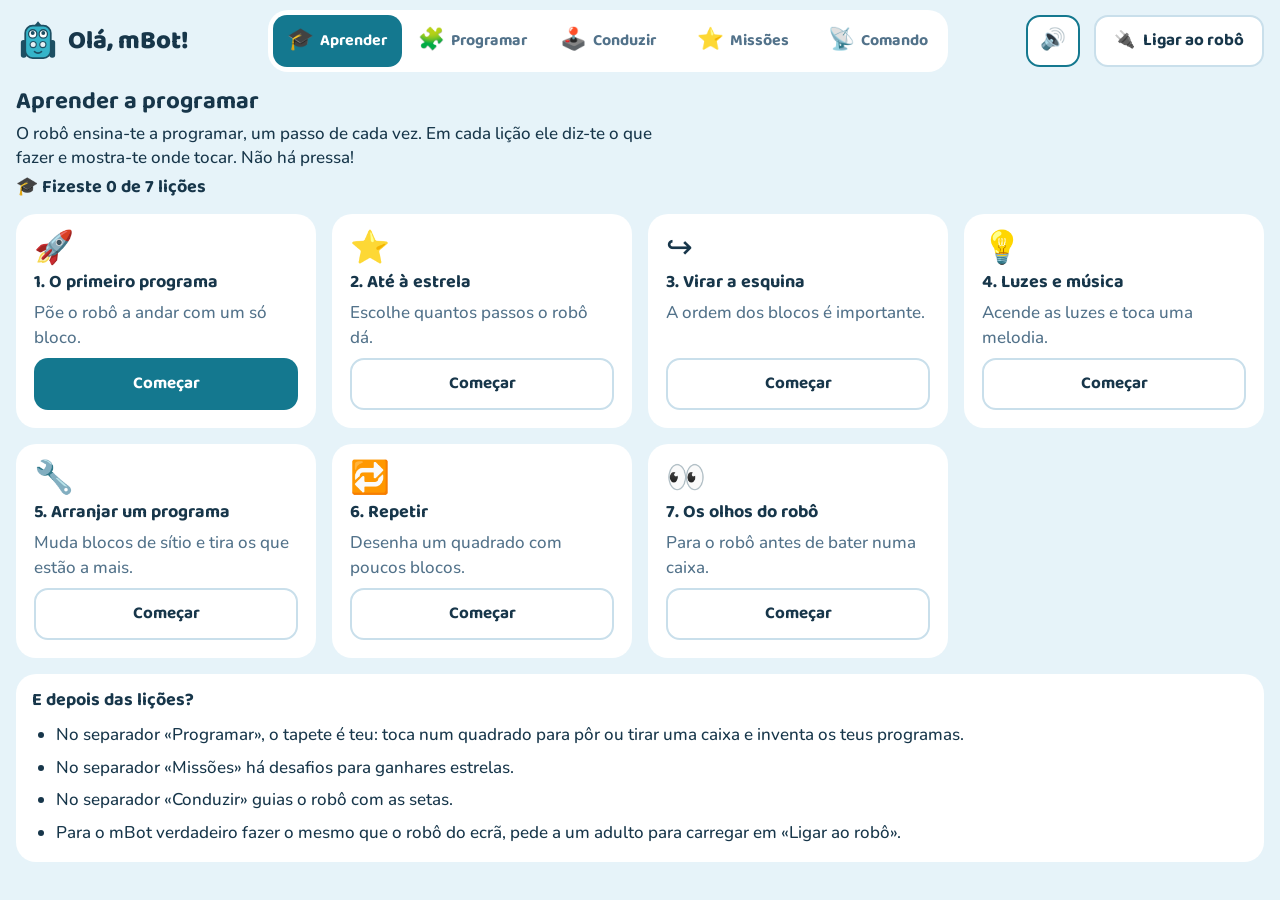
==== index.html @ e4c6ba65 "Olá, mBot!: a PT-PT app to program the mBot with blocks Tabs for the tutorial, block programming, fr" ====
<!doctype html>
<html lang="pt-PT">
<head>
  <meta charset="utf-8">
  <meta name="viewport" content="width=device-width, initial-scale=1, viewport-fit=cover">
  <title>Olá, mBot!</title>
  <link rel="manifest" href="manifest.webmanifest">
  <link rel="icon" href="icon.svg" type="image/svg+xml">
  <link rel="stylesheet" href="https://fonts.googleapis.com/css2?family=Baloo+2:wght@600;700;800&family=Nunito:wght@500;700;800&display=swap">
  <link rel="stylesheet" href="css/tokens.css">
  <link rel="stylesheet" href="css/base.css">
  <link rel="stylesheet" href="css/program.css">
  <link rel="stylesheet" href="css/stage.css">
  <link rel="stylesheet" href="css/views.css">
</head>
<body>
  <div id="app"></div>
  <script type="module" src="js/main.js"></script>
</body>
</html>
---- css/tokens.css ----
/* Layout: a top bar with five tabs; each tab is a grid of soft panels around the robot's mat. */
:root {
  --bg: #e6f3f9;
  --surface: #ffffff;
  --surface-soft: #f1f8fb;
  --ink: #17364a;
  --ink-soft: #52728a;
  --line: #c9dfeb;
  --brand: #14788f;
  --brand-ink: #ffffff;
  --go: #1f9463;
  --go-ink: #ffffff;
  --stop: #d9534f;
  --stop-ink: #ffffff;
  --focus: #e29a00;
  --shadow: rgb(23 54 74 / 0.18);

  /* The lesson coach and the thing it points at */
  --coach: #fff4cf;
  --coach-edge: #e2a400;

  /* The robot's mat */
  --mat: #d6ecf6;
  --mat-line: #b3d6e8;
  --box: #dba76b;
  --box-edge: #b07a3f;
  --trail: #f2853d;
  --star: #ffc93c;
  --star-edge: #d99a00;
  --robot-body: #35b4c9;
  --robot-dark: #1d4f63;
  --robot-eye: #ffffff;
  --robot-led-off: #e4f0f5;

  /* The infrared remote: a dark handset in both themes, like the real one */
  --remote-body: #24323d;
  --remote-lamp: #b0413e;
  --remote-key: #eef4f7;
  --remote-key-ink: #1c2a33;
  --remote-mode: #ff8f7a;
  --remote-arrow: #7cc4f5;
  --remote-spare: #9fb1bd;
  --remote-mark: #ffd23c;
  --backdrop: rgb(10 30 42 / 0.55);

  /* Block families: the same in both themes, each with its own ink */
  --cat-move: #2f73da;
  --cat-move-ink: #ffffff;
  --cat-lights: #ffc93c;
  --cat-lights-ink: #3b2a00;
  --cat-sound: #8456d8;
  --cat-sound-ink: #ffffff;
  --cat-control: #ff9f45;
  --cat-control-ink: #3d1f00;
  --cat-sense: #4cc792;
  --cat-sense-ink: #06281a;

  --font-display: "Baloo 2", ui-rounded, "SF Pro Rounded", "Arial Rounded MT Bold", system-ui, sans-serif;
  --font-body: "Nunito", ui-rounded, system-ui, -apple-system, "Segoe UI", sans-serif;

  --radius: 20px;
  --radius-small: 14px;
  --gap: 16px;
  --touch: 52px;
}

@media (prefers-color-scheme: dark) {
  :root:not([data-theme="light"]) {
    --bg: #0f212c;
    --surface: #183140;
    --surface-soft: #1f3c4d;
    --ink: #e4f1f8;
    --ink-soft: #a3bfcf;
    --line: #2d5165;
    --brand: #5cc4d8;
    --brand-ink: #06222b;
    --go: #46c48d;
    --go-ink: #04261a;
    --stop: #f08481;
    --stop-ink: #3a0907;
    --focus: #ffc247;
    --shadow: rgb(0 0 0 / 0.45);
    --coach: #3a3418;
    --coach-edge: #e0ac2b;
    --mat: #1c3d4f;
    --mat-line: #2c566b;
    --box: #c08a52;
    --box-edge: #8c5e2c;
    --robot-led-off: #35566a;
    --remote-body: #0b161d;
    --backdrop: rgb(0 0 0 / 0.65);
    color-scheme: dark;
  }
}

:root[data-theme="dark"] {
  --bg: #0f212c;
  --surface: #183140;
  --surface-soft: #1f3c4d;
  --ink: #e4f1f8;
  --ink-soft: #a3bfcf;
  --line: #2d5165;
  --brand: #5cc4d8;
  --brand-ink: #06222b;
  --go: #46c48d;
  --go-ink: #04261a;
  --stop: #f08481;
  --stop-ink: #3a0907;
  --focus: #ffc247;
  --shadow: rgb(0 0 0 / 0.45);
  --coach: #3a3418;
  --coach-edge: #e0ac2b;
  --mat: #1c3d4f;
  --mat-line: #2c566b;
  --box: #c08a52;
  --box-edge: #8c5e2c;
  --robot-led-off: #35566a;
  --remote-body: #0b161d;
  --backdrop: rgb(0 0 0 / 0.65);
  color-scheme: dark;
}
---- css/base.css ----
*,
*::before,
*::after {
  box-sizing: border-box;
}

[hidden] {
  display: none !important;
}

body {
  margin: 0;
  padding-left: max(16px, env(safe-area-inset-left, 0px));
  padding-right: max(16px, env(safe-area-inset-right, 0px));
  background: var(--bg);
  color: var(--ink);
  font: 500 1.0625rem/1.45 var(--font-body);
  -webkit-text-size-adjust: 100%;
}

/* Paints the band above the sticky bar on phones with a notch */
body::before {
  content: "";
  position: fixed;
  inset: 0 0 auto;
  height: env(safe-area-inset-top, 0px);
  z-index: 10;
  background: var(--bg);
}

h1,
h2,
h3 {
  margin: 0;
  font-family: var(--font-display);
  line-height: 1.15;
  text-wrap: balance;
}

h2 {
  font-size: 1.5rem;
}

h3 {
  font-size: 1.125rem;
}

p,
ol,
ul {
  margin: 0;
}

button {
  font: inherit;
  color: inherit;
}

:focus-visible {
  outline: 3px solid var(--focus);
  outline-offset: 2px;
}

/* Top bar */
.top-bar {
  display: flex;
  flex-wrap: wrap;
  align-items: center;
  gap: 10px 14px;
  padding-block: 10px;
  background: var(--bg);
}

.brand {
  display: flex;
  align-items: center;
  gap: 8px;
  margin-right: auto;
  font: 800 1.6rem/1 var(--font-display);
}

.brand svg {
  width: 44px;
  height: 44px;
}

.tabs {
  display: flex;
  flex: 1 1 100%;
  order: 3;
  gap: 6px;
  padding: 5px;
  border-radius: var(--radius);
  background: var(--surface);
}

.tab {
  display: flex;
  flex: 1 1 0;
  align-items: center;
  justify-content: center;
  gap: 6px;
  min-width: 0;
  min-height: var(--touch);
  padding: 4px 8px;
  border: 0;
  border-radius: var(--radius-small);
  background: transparent;
  color: var(--ink-soft);
  font: 700 1rem/1.1 var(--font-display);
  cursor: pointer;
}

.tab[aria-selected="true"] {
  background: var(--brand);
  color: var(--brand-ink);
}

.tab-icon {
  font-size: 1.35rem;
}

/* Five tabs need the icon above the name where the row is short */
@media (max-width: 560px), (min-width: 980px) and (max-width: 1279px) {
  .tab {
    flex-direction: column;
    gap: 0;
    padding-inline: 2px;
    font-size: 0.85rem;
  }
}

@media (max-width: 560px) {
  .tabs {
    gap: 2px;
    padding: 4px;
  }

  .tab {
    font-size: 0.78rem;
  }
}

@media (min-width: 980px) {
  .brand {
    margin-right: 0;
  }

  .tabs {
    flex: 1 1 0;
    order: 0;
    max-width: 680px;
    margin-inline: auto;
  }
}

/* Buttons */
.button {
  display: inline-flex;
  align-items: center;
  justify-content: center;
  gap: 8px;
  min-height: var(--touch);
  padding: 6px 18px;
  border: 2px solid var(--line);
  border-radius: var(--radius-small);
  background: var(--surface);
  color: var(--ink);
  font: 700 1.0625rem/1.1 var(--font-display);
  cursor: pointer;
  transition: transform 80ms ease;
}

.button:active {
  transform: translateY(2px);
}

.button:disabled {
  opacity: 0.5;
  cursor: default;
}

.button-go {
  border-color: transparent;
  background: var(--go);
  color: var(--go-ink);
}

.button-stop {
  border-color: transparent;
  background: var(--stop);
  color: var(--stop-ink);
}

.button-brand {
  border-color: transparent;
  background: var(--brand);
  color: var(--brand-ink);
}

.button-big {
  min-height: 64px;
  padding-inline: 26px;
  font-size: 1.3rem;
}

.button[aria-pressed="true"] {
  border-color: var(--brand);
}

/* Panels and views */
.view {
  padding-block: 6px 40px;
}

.panel {
  display: flex;
  flex-direction: column;
  gap: 12px;
  min-width: 0;
  padding: 16px;
  border-radius: var(--radius);
  background: var(--surface);
}

.panel-title {
  display: flex;
  align-items: center;
  justify-content: space-between;
  gap: 10px;
}

.panel-title .button {
  flex: none;
}

.hint {
  color: var(--ink-soft);
  font-size: 0.95rem;
}

.row {
  display: flex;
  flex-wrap: wrap;
  align-items: center;
  gap: 10px;
}

/* The robot's speech bubble */
.bubble {
  display: flex;
  flex-wrap: wrap;
  align-items: center;
  gap: 10px;
  min-height: 56px;
  padding: 10px 14px;
  border-radius: var(--radius-small);
  background: var(--surface-soft);
  font-weight: 700;
}

.bubble p {
  flex: 1 1 200px;
  min-width: 0;
}

/* Falling stars when a mission is done */
.celebration {
  position: fixed;
  inset: 0;
  z-index: 20;
  overflow: hidden;
  pointer-events: none;
}

.celebration span {
  position: absolute;
  top: -10%;
  font-size: 2rem;
  animation: fall 2.4s ease-in forwards;
}

@keyframes fall {
  to {
    transform: translateY(120vh) rotate(300deg);
  }
}

/* Tablets and computers: the app fills the screen and each tab scrolls by itself (see js/ui/layout.js) */
@media (min-width: 700px) and (min-height: 560px) {
  html,
  body {
    height: 100%;
  }

  #app {
    display: flex;
    flex-direction: column;
    height: 100%;
  }

  .view {
    flex: 1;
    min-height: 0;
    padding-bottom: 16px;
    overflow-y: auto;
  }
}

@media (prefers-reduced-motion: reduce) {
  .celebration {
    display: none;
  }

  .button {
    transition: none;
  }
}
---- css/program.css ----
/* Programar: the lesson coach on top, then the mat first on phones, beside the program on upright tablets, three columns from 980px */
.program-view {
  display: flex;
  flex-direction: column;
  gap: var(--gap);
}

.program-grid {
  display: grid;
  gap: var(--gap);
  grid-template-columns: minmax(0, 1fr);
  grid-template-areas: "stage" "palette" "editor";
  align-items: start;
}

.palette-panel {
  grid-area: palette;
}

.editor-panel {
  grid-area: editor;
}

.stage-panel {
  grid-area: stage;
  scroll-margin-top: 150px;
}

.palette-panel[inert],
.editor-panel[inert] {
  opacity: 0.7;
}

@media (min-width: 700px) {
  .program-grid {
    grid-template-columns: minmax(0, 1fr) minmax(300px, 44%);
    grid-template-areas: "palette stage" "editor stage";
  }
}

@media (min-width: 980px) {
  .program-grid {
    grid-template-columns: 236px minmax(0, 1fr) minmax(300px, 36%);
    grid-template-areas: "palette editor stage";
  }
}

/* Where the app fills the screen, each panel scrolls by itself and the mat never leaves */
@media (min-width: 700px) and (min-height: 560px) {
  .program-view {
    height: 100%;
  }

  .program-grid {
    flex: 1;
    min-height: 0;
    grid-template-rows: fit-content(45%) minmax(0, 1fr);
  }

  .program-grid > .panel {
    max-height: 100%;
    overflow-y: auto;
  }

  /* The mat shrinks so that the buttons under it stay on screen */
  .stage-panel .stage {
    align-self: center;
    width: min(100%, max(200px, 100dvh - var(--around-mat)));
  }

  .program-view {
    --around-mat: 350px;
  }

  .program-view[data-mode="lesson"] {
    --around-mat: 430px;
  }

  .program-view[data-mode="mission"] {
    --around-mat: 465px;
  }
}

@media (min-width: 980px) and (min-height: 560px) {
  .program-grid {
    grid-template-rows: minmax(0, 1fr);
  }
}

/* The lesson coach */
.coach {
  position: sticky;
  top: env(safe-area-inset-top, 0px);
  z-index: 4;
  display: flex;
  flex-wrap: wrap;
  align-items: center;
  gap: 8px 14px;
  padding: 10px 14px;
  border: 3px solid var(--coach-edge);
  border-radius: var(--radius);
  background: var(--coach);
  box-shadow: 0 6px 16px var(--shadow);
}

.coach-robot {
  flex: 0 0 64px;
}

.coach-body {
  display: flex;
  flex: 1 1 260px;
  flex-direction: column;
  gap: 4px;
  min-width: 0;
}

.coach-label {
  color: var(--ink-soft);
  font-size: 0.9rem;
  font-weight: 800;
  letter-spacing: 0.04em;
  text-transform: uppercase;
}

.coach-text {
  font: 700 1.2rem/1.3 var(--font-display);
  text-wrap: pretty;
}

.coach-steps {
  display: flex;
  gap: 6px;
  padding: 0;
  list-style: none;
}

.coach-steps li {
  width: 26px;
  height: 8px;
  border-radius: 4px;
  background: var(--line);
}

.coach-steps .is-done {
  background: var(--go);
}

.coach-steps .is-current {
  background: var(--coach-edge);
}

.coach-actions {
  display: flex;
  flex-wrap: wrap;
  gap: 8px;
}

.coach-actions .button {
  min-height: 46px;
  padding-inline: 14px;
  font-size: 1rem;
}

@media (max-width: 560px) {
  .coach {
    padding: 8px 12px;
  }

  .coach-robot {
    display: none;
  }

  .coach-text {
    font-size: 1.05rem;
  }

  .coach-actions .button {
    min-height: 40px;
    font-size: 0.9rem;
  }
}

/* What the coach points at */
.is-coach-target {
  position: relative;
  z-index: 1;
  outline: 4px solid var(--coach-edge);
  outline-offset: 3px;
  scroll-margin: 170px 0 30px;
  animation: beckon 1.1s ease-in-out infinite;
}

.is-coach-target::after {
  content: "👇";
  position: absolute;
  top: -30px;
  right: 6px;
  font-size: 1.7rem;
  line-height: 1;
  pointer-events: none;
  animation: bob 1.1s ease-in-out infinite;
}

@keyframes beckon {
  50% {
    outline-offset: 7px;
  }
}

@keyframes bob {
  50% {
    transform: translateY(6px);
  }
}

/* Blocks: one colour per family, set by data-category */
[data-category="move"] {
  --block: var(--cat-move);
  --block-ink: var(--cat-move-ink);
}

[data-category="lights"] {
  --block: var(--cat-lights);
  --block-ink: var(--cat-lights-ink);
}

[data-category="sound"] {
  --block: var(--cat-sound);
  --block-ink: var(--cat-sound-ink);
}

[data-category="control"] {
  --block: var(--cat-control);
  --block-ink: var(--cat-control-ink);
}

[data-category="sense"] {
  --block: var(--cat-sense);
  --block-ink: var(--cat-sense-ink);
}

/* Palette */
.palette {
  display: flex;
  flex-wrap: wrap;
  gap: 12px 18px;
}

.palette-group {
  display: flex;
  flex: 1 1 220px;
  flex-wrap: wrap;
  align-content: flex-start;
  gap: 8px;
  min-width: 0;
}

.palette-heading {
  flex: 1 1 100%;
  color: var(--ink-soft);
  font-size: 0.95rem;
  letter-spacing: 0.02em;
}

.block-chip,
.block-head,
.block-start {
  display: flex;
  align-items: center;
  gap: 10px;
  min-height: var(--touch);
  padding: 8px 14px;
  border: 0;
  border-radius: var(--radius-small);
  font: 700 1.0625rem/1.15 var(--font-display);
  text-align: left;
  cursor: pointer;
}

.block-chip {
  flex: 1 1 auto;
  background: var(--block);
  color: var(--block-ink);
  transition: transform 80ms ease;
}

.block-chip:active {
  transform: scale(0.97);
}

.block-icon {
  font-size: 1.35rem;
  line-height: 1;
}

.block-label {
  min-width: 0;
}

/* Program */
.editor {
  display: flex;
  flex-direction: column;
  gap: 8px;
}

.block-start {
  align-self: flex-start;
  background: var(--go);
  color: var(--go-ink);
}

.block-list {
  display: flex;
  flex-direction: column;
  gap: 8px;
  padding: 0;
  list-style: none;
}

.block {
  display: flex;
  flex-direction: column;
  gap: 8px;
  border-radius: var(--radius-small);
  background: var(--block);
  color: var(--block-ink);
}

.block-head {
  width: 100%;
  background: transparent;
  color: inherit;
}

.block-value {
  display: inline-flex;
  align-items: center;
  gap: 6px;
  margin-left: auto;
  padding: 4px 12px;
  border-radius: 999px;
  background: var(--surface);
  color: var(--ink);
  font-size: 0.95rem;
  white-space: nowrap;
}

.swatch {
  display: inline-block;
  width: 16px;
  height: 16px;
  border: 2px solid var(--ink);
  border-radius: 50%;
}

.block.is-selected {
  outline: 4px solid var(--focus);
  outline-offset: 2px;
}

.block.is-running {
  outline: 4px solid var(--go);
  outline-offset: 2px;
}

/* Blocks held by a container sit on a paler tray */
.block > .block-list {
  margin: 0 8px 8px 22px;
  padding: 8px;
  border-radius: 10px;
  background: var(--surface);
}

/* Choices and actions of the selected block */
.toolbox {
  display: flex;
  flex-direction: column;
  gap: 10px;
  margin: 0 8px 8px;
  padding: 10px;
  border-radius: 10px;
  background: var(--surface);
  color: var(--ink);
}

.options,
.tools {
  display: flex;
  flex-wrap: wrap;
  gap: 8px;
}

.option,
.tool {
  display: inline-flex;
  align-items: center;
  gap: 6px;
  min-height: 46px;
  padding: 4px 14px;
  border: 2px solid var(--line);
  border-radius: 999px;
  background: var(--surface-soft);
  color: var(--ink);
  font: 700 1rem/1.1 var(--font-display);
  cursor: pointer;
}

.option[aria-pressed="true"] {
  border-color: var(--brand);
  background: var(--brand);
  color: var(--brand-ink);
}

.tools {
  padding-top: 10px;
  border-top: 2px dashed var(--line);
}

/* Where the next block goes */
.cursor {
  display: flex;
  align-items: center;
  gap: 8px;
  min-height: 46px;
  padding: 6px 14px;
  border: 3px dashed var(--go);
  border-radius: var(--radius-small);
  color: var(--ink);
  font-weight: 700;
  animation: breathe 1.8s ease-in-out infinite;
}

.slot {
  width: 100%;
  min-height: 42px;
  padding: 4px 14px;
  border: 2px dashed var(--line);
  border-radius: var(--radius-small);
  background: transparent;
  color: var(--ink-soft);
  font: 700 0.95rem/1.1 var(--font-body);
  text-align: left;
  cursor: pointer;
}

@keyframes breathe {
  50% {
    opacity: 0.55;
  }
}

/* Mission banner above the mat */
.mission-banner {
  display: flex;
  flex-direction: column;
  gap: 10px;
  padding: 12px 14px;
  border: 2px solid var(--star-edge);
  border-radius: var(--radius-small);
  background: var(--surface-soft);
}

.mission-banner .button {
  min-height: 44px;
  padding-inline: 12px;
  font-size: 0.95rem;
}

.mission-banner-label {
  color: var(--ink-soft);
  font-size: 0.9rem;
  font-weight: 800;
  letter-spacing: 0.06em;
  text-transform: uppercase;
}

@media (prefers-reduced-motion: reduce) {
  .cursor,
  .is-coach-target,
  .is-coach-target::after {
    animation: none;
  }

  .block-chip {
    transition: none;
  }
}
---- css/stage.css ----
.stage {
  display: block;
  width: 100%;
  max-width: 100%;
  height: auto;
  border-radius: var(--radius);
  touch-action: manipulation;
  user-select: none;
  -webkit-user-select: none;
}

.stage-mat {
  fill: var(--mat);
}

.stage-grid {
  fill: none;
  stroke: var(--mat-line);
  stroke-width: 3;
  stroke-dasharray: 2 12;
  stroke-linecap: round;
}

.stage-box {
  fill: var(--box);
  stroke: var(--box-edge);
  stroke-width: 4;
}

.stage-box-tape {
  fill: none;
  stroke: var(--box-edge);
  stroke-width: 6;
  opacity: 0.45;
}

.stage-star {
  fill: var(--star);
  stroke: var(--star-edge);
  stroke-width: 4;
  stroke-linejoin: round;
}

.stage-trail {
  fill: none;
  stroke: var(--trail);
  stroke-width: 7;
  stroke-linecap: round;
  stroke-linejoin: round;
  opacity: 0.75;
}

.stage-popup {
  font-size: 44px;
  text-anchor: middle;
  animation: float-up 0.8s ease-out forwards;
}

@keyframes float-up {
  to {
    transform: translateY(-46px);
    opacity: 0;
  }
}

/* The robot */
.robot-body {
  fill: var(--robot-body);
  stroke: var(--robot-dark);
  stroke-width: 4;
}

.robot-wheel,
.robot-nose,
.robot-pupil {
  fill: var(--robot-dark);
}

.robot-eye {
  fill: var(--robot-eye);
  stroke: var(--robot-dark);
  stroke-width: 3;
}

.robot-led {
  fill: var(--robot-led-off);
  stroke: var(--robot-dark);
  stroke-width: 2.5;
}

.robot-glow {
  fill: none;
  opacity: 0;
}

.robot-smile {
  fill: none;
  stroke: var(--robot-dark);
  stroke-width: 3.5;
  stroke-linecap: round;
}

.robot-portrait {
  display: block;
  width: 100%;
  height: auto;
}

@media (prefers-reduced-motion: reduce) {
  .stage-popup {
    animation-duration: 0.01s;
  }
}
---- css/views.css ----
/* Top bar extras */
.brand h1 {
  font: inherit;
}

.sound-button {
  padding-inline: 12px;
  font-size: 1.3rem;
}

.connect-button.is-connected {
  border-color: var(--go);
}

/* Conduzir */
.drive-view {
  display: grid;
  gap: var(--gap);
  grid-template-columns: minmax(0, 1fr);
  align-items: start;
}

@media (min-width: 700px) {
  .drive-view {
    grid-template-columns: minmax(0, 1fr) minmax(0, 1fr);
  }
}

/* Where the app fills the screen, the mat stays put while the controls scroll */
@media (min-width: 700px) and (min-height: 560px) {
  .drive-view > .panel:first-child {
    position: sticky;
    top: 0;
  }

  .drive-view .stage {
    align-self: center;
    width: min(100%, max(200px, 100dvh - 230px));
  }
}

.drive-group {
  display: flex;
  flex-direction: column;
  gap: 8px;
}

.pad {
  display: grid;
  grid-template-columns: repeat(3, minmax(0, 78px));
  grid-template-areas: ". forward ." "left centre right" ". backward .";
  gap: 10px;
  justify-content: center;
  padding-block: 6px;
}

.pad-arrow {
  aspect-ratio: 1;
  border: 0;
  border-radius: var(--radius);
  background: var(--cat-move);
  color: var(--cat-move-ink);
  font-size: 2rem;
  cursor: pointer;
  touch-action: none;
  user-select: none;
  -webkit-user-select: none;
  -webkit-touch-callout: none;
}

.pad-arrow:active {
  transform: scale(0.94);
}

.pad-forward {
  grid-area: forward;
}

.pad-left {
  grid-area: left;
}

.pad-right {
  grid-area: right;
}

.pad-backward {
  grid-area: backward;
}

.pad-centre {
  grid-area: centre;
}

.light-dot {
  width: 46px;
  height: 46px;
  padding: 0;
  border: 3px solid var(--ink);
  border-radius: 50%;
  background: var(--surface-soft);
  font-size: 1.3rem;
  line-height: 1;
  cursor: pointer;
}

.piano {
  display: grid;
  grid-template-columns: repeat(8, minmax(0, 1fr));
  gap: 5px;
}

.piano-key {
  display: flex;
  align-items: flex-end;
  justify-content: center;
  min-height: 76px;
  padding: 8px 2px;
  border: 2px solid var(--line);
  border-radius: 6px 6px 14px 14px;
  background: var(--surface-soft);
  color: var(--ink);
  font: 700 0.95rem/1 var(--font-display);
  cursor: pointer;
}

.piano-key:active {
  background: var(--cat-sound);
  color: var(--cat-sound-ink);
}

/* Aprender and Missões: an introduction and a grid of cards */
.learn-view,
.missions-view,
.remote-view {
  display: grid;
  gap: var(--gap);
}

.view-intro,
.remote-intro {
  display: flex;
  flex-direction: column;
  gap: 6px;
  max-width: 65ch;
}

.view-progress {
  font: 700 1.125rem/1.2 var(--font-display);
}

.card-grid {
  display: grid;
  grid-template-columns: repeat(auto-fill, minmax(240px, 1fr));
  gap: var(--gap);
  padding: 0;
  list-style: none;
}

.card {
  display: flex;
  flex-direction: column;
  gap: 8px;
  padding: 16px;
  border: 2px solid transparent;
  border-radius: var(--radius);
  background: var(--surface);
}

.card.is-done {
  border-color: var(--star-edge);
}

.card p {
  flex: 1;
  color: var(--ink-soft);
}

.card-top {
  display: flex;
  align-items: center;
  justify-content: space-between;
  font-size: 2rem;
  line-height: 1;
}

.card-mark-empty {
  color: var(--ink-soft);
}

.diploma {
  border: 3px solid var(--coach-edge);
  background: var(--coach);
}

/* Comando */
@media (min-width: 760px) {
  .remote-view {
    grid-template-columns: minmax(280px, 360px) minmax(0, 1fr);
    align-items: start;
  }

  .remote-intro {
    grid-column: 1 / -1;
  }
}

.remote-panel {
  align-items: center;
}

.remote-side {
  display: grid;
  gap: var(--gap);
}

.remote {
  display: grid;
  grid-template-columns: repeat(3, 64px);
  gap: 12px;
  justify-content: center;
  padding: 34px 22px 26px;
  border-radius: 34px;
  background: var(--remote-body);
}

.remote-lamp {
  grid-column: 1 / -1;
  justify-self: center;
  width: 28px;
  height: 10px;
  margin-top: -18px;
  border-radius: 6px;
  background: var(--remote-lamp);
}

.remote-key {
  aspect-ratio: 1;
  border: 3px solid transparent;
  border-radius: 50%;
  background: var(--remote-key);
  color: var(--remote-key-ink);
  font: 800 1.35rem/1 var(--font-display);
  cursor: pointer;
}

.remote-key-mode {
  background: var(--remote-mode);
}

.remote-key-arrow {
  background: var(--remote-arrow);
}

.remote-key-spare {
  background: var(--remote-spare);
}

.remote-key.is-related {
  border-color: var(--remote-mark);
}

.remote-key[aria-pressed="true"] {
  box-shadow: 0 0 0 4px var(--remote-mark);
}

.remote-topic {
  flex-direction: row;
  align-items: center;
}

.remote-robot {
  flex: 0 0 96px;
}

.remote-topic-text {
  display: flex;
  flex-direction: column;
  gap: 6px;
  min-width: 0;
}

.steps {
  display: flex;
  flex-direction: column;
  gap: 8px;
  padding-left: 1.4em;
}

/* Dialog */
.dialog {
  width: min(560px, calc(100% - 32px));
  max-height: calc(100% - 32px);
  padding: 22px;
  border: 0;
  border-radius: var(--radius);
  background: var(--surface);
  color: var(--ink);
}

.dialog[open] {
  display: flex;
  flex-direction: column;
  gap: 14px;
}

.dialog::backdrop {
  background: var(--backdrop);
}

.dialog-body {
  display: flex;
  flex-direction: column;
  gap: 12px;
}

.notice {
  padding: 10px 14px;
  border-radius: var(--radius-small);
  background: var(--surface-soft);
  font-weight: 700;
}

.tuning {
  padding: 10px 14px;
  border: 2px solid var(--line);
  border-radius: var(--radius-small);
}

.tuning summary {
  font: 700 1rem/1.3 var(--font-display);
  cursor: pointer;
}

.tuning > * + * {
  margin-top: 12px;
}

.tuning-row {
  display: grid;
  gap: 6px;
}

.tuning-row input {
  width: 100%;
  accent-color: var(--brand);
}

.tuning-row .button {
  justify-self: start;
}

@media (prefers-reduced-motion: reduce) {
  .pad-arrow:active {
    transform: none;
  }
}
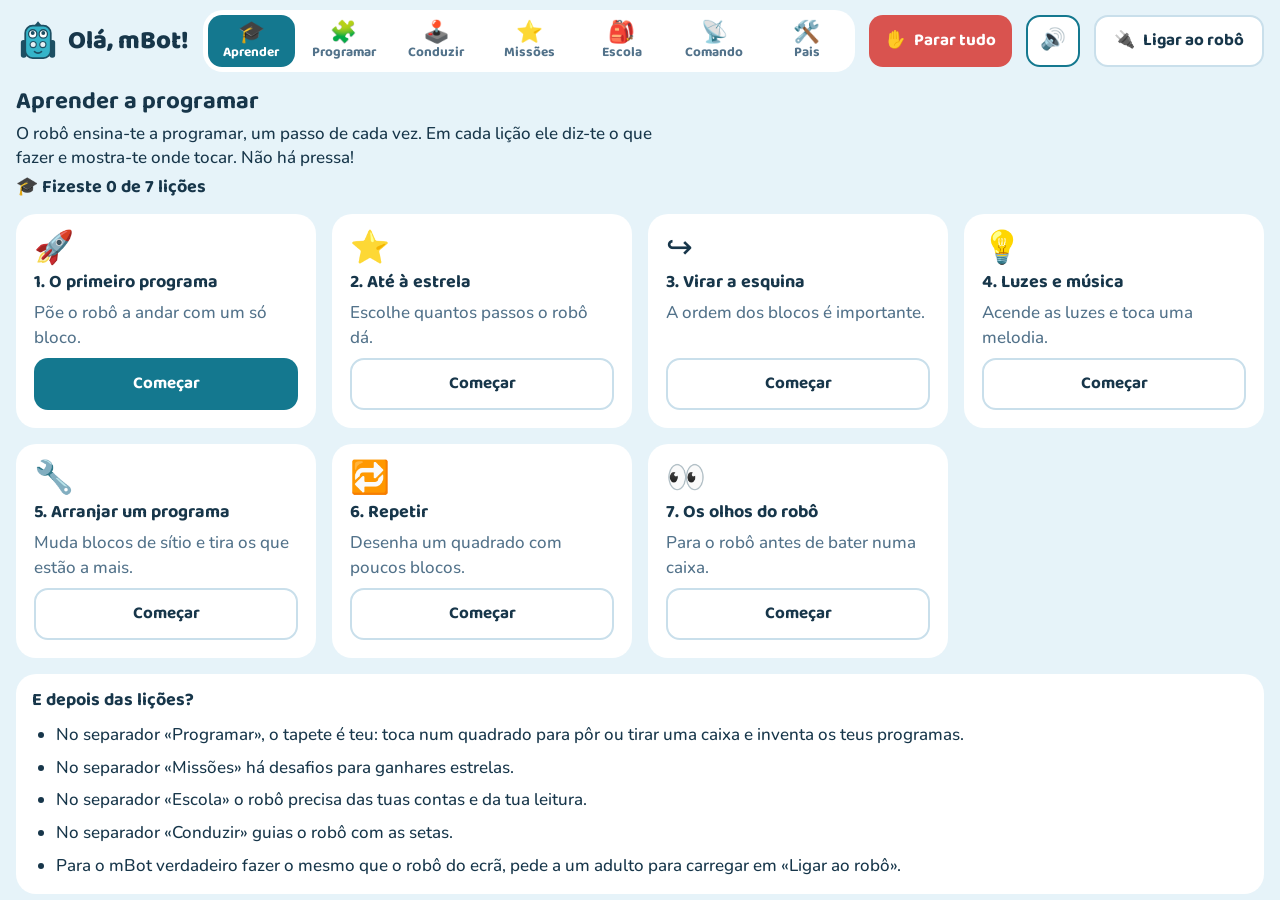
==== commit 38c22f15: "Add a description and a preview image for shared links Co-Authored-By: Claude Fable 5.2 <noreply@ant" ====
--- a/index.html
+++ b/index.html
@@ -4,6 +4,13 @@
   <meta charset="utf-8">
   <meta name="viewport" content="width=device-width, initial-scale=1, viewport-fit=cover">
   <title>Olá, mBot!</title>
+  <meta name="description" content="Programar o robô mBot com blocos, em português: lições, missões, exercícios da escola e um robô no ecrã para experimentar.">
+  <meta name="theme-color" content="#14788f">
+  <meta property="og:type" content="website">
+  <meta property="og:title" content="Olá, mBot!">
+  <meta property="og:description" content="Programar o robô mBot com blocos, em português.">
+  <meta property="og:image" content="https://emanuelgoncalves.github.io/ola-mbot/docs/social.png">
+  <meta name="twitter:card" content="summary_large_image">
   <link rel="manifest" href="manifest.webmanifest">
   <link rel="icon" href="icon.svg" type="image/svg+xml">
   <link rel="stylesheet" href="https://fonts.googleapis.com/css2?family=Baloo+2:wght@600;700;800&family=Nunito:wght@500;700;800&display=swap">
--- a/css/tokens.css
+++ b/css/tokens.css
@@ -1,4 +1,4 @@
-/* Layout: a top bar with five tabs; each tab is a grid of soft panels around the robot's mat. */
+/* Layout: a top bar with seven tabs; each tab is a grid of soft panels around the robot's mat. */
 :root {
   --bg: #e6f3f9;
   --surface: #ffffff;
@@ -22,6 +22,7 @@
   /* The robot's mat */
   --mat: #d6ecf6;
   --mat-line: #b3d6e8;
+  --circuit: #1d2b33;
   --box: #dba76b;
   --box-edge: #b07a3f;
   --trail: #f2853d;
@@ -84,6 +85,7 @@
     --coach-edge: #e0ac2b;
     --mat: #1c3d4f;
     --mat-line: #2c566b;
+    --circuit: #05090b;
     --box: #c08a52;
     --box-edge: #8c5e2c;
     --robot-led-off: #35566a;
@@ -112,6 +114,7 @@
   --coach-edge: #e0ac2b;
   --mat: #1c3d4f;
   --mat-line: #2c566b;
+  --circuit: #05090b;
   --box: #c08a52;
   --box-edge: #8c5e2c;
   --robot-led-off: #35566a;
--- a/css/base.css
+++ b/css/base.css
@@ -98,16 +98,17 @@
   display: flex;
   flex: 1 1 0;
   align-items: center;
+  flex-direction: column;
   justify-content: center;
-  gap: 6px;
+  gap: 0;
   min-width: 0;
   min-height: var(--touch);
-  padding: 4px 8px;
+  padding: 4px 2px;
   border: 0;
   border-radius: var(--radius-small);
   background: transparent;
   color: var(--ink-soft);
-  font: 700 1rem/1.1 var(--font-display);
+  font: 700 0.85rem/1.1 var(--font-display);
   cursor: pointer;
 }
 
@@ -120,24 +121,17 @@
   font-size: 1.35rem;
 }
 
-/* Five tabs need the icon above the name where the row is short */
-@media (max-width: 560px), (min-width: 980px) and (max-width: 1279px) {
-  .tab {
-    flex-direction: column;
-    gap: 0;
-    padding-inline: 2px;
-    font-size: 0.85rem;
-  }
-}
-
+/* Seven tabs: the icon sits above the name. On a phone they make two rows. */
 @media (max-width: 560px) {
   .tabs {
+    flex-wrap: wrap;
     gap: 2px;
     padding: 4px;
   }
 
   .tab {
-    font-size: 0.78rem;
+    flex-basis: 22%;
+    font-size: 0.8rem;
   }
 }
 
@@ -149,7 +143,7 @@
   .tabs {
     flex: 1 1 0;
     order: 0;
-    max-width: 680px;
+    max-width: 760px;
     margin-inline: auto;
   }
 }
--- a/css/program.css
+++ b/css/program.css
@@ -1,4 +1,4 @@
-/* Programar: the lesson coach on top, then the mat first on phones, beside the program on upright tablets, three columns from 980px */
+/* Programar: the lesson coach or the mission on top, then the mat first on phones, beside the program on upright tablets, three columns from 980px */
 .program-view {
   display: flex;
   flex-direction: column;
@@ -77,7 +77,7 @@
   }
 
   .program-view[data-mode="mission"] {
-    --around-mat: 465px;
+    --around-mat: 450px;
   }
 }
 
@@ -451,21 +451,53 @@
   }
 }
 
-/* Mission banner above the mat */
+/* The mission or school exercise being played, across the top like the coach */
 .mission-banner {
   display: flex;
-  flex-direction: column;
-  gap: 10px;
-  padding: 12px 14px;
-  border: 2px solid var(--star-edge);
-  border-radius: var(--radius-small);
-  background: var(--surface-soft);
+  flex-wrap: wrap;
+  align-items: center;
+  gap: 10px 16px;
+  padding: 10px 14px;
+  border: 3px solid var(--star-edge);
+  border-radius: var(--radius);
+  background: var(--surface);
+}
+
+.mission-banner-text {
+  display: flex;
+  flex: 1 1 320px;
+  flex-direction: column;
+  gap: 4px;
+  min-width: 0;
+}
+
+/* The story and the question sit side by side where there is room */
+.mission-ask {
+  display: flex;
+  flex-wrap: wrap;
+  align-items: center;
+  gap: 8px 18px;
+}
+
+.mission-ask > p {
+  flex: 1 1 300px;
+  max-width: 62ch;
+  font-size: 1.05rem;
 }
 
 .mission-banner .button {
   min-height: 44px;
   padding-inline: 12px;
   font-size: 0.95rem;
+}
+
+/* A short story to read before the question */
+.mission-story {
+  padding: 8px 12px;
+  border-left: 5px solid var(--brand);
+  border-radius: 6px;
+  background: var(--surface-soft);
+  line-height: 1.5;
 }
 
 .mission-banner-label {
--- a/css/stage.css
+++ b/css/stage.css
@@ -32,6 +32,43 @@
   stroke: var(--box-edge);
   stroke-width: 6;
   opacity: 0.45;
+}
+
+/* The black line of the circuit the robot follows */
+.stage-circuit {
+  fill: none;
+  stroke: var(--circuit);
+  stroke-width: 16;
+}
+
+/* A square with a word or a number, for the school exercises */
+.stage-sign {
+  fill: var(--surface);
+  stroke: var(--brand);
+  stroke-width: 4;
+}
+
+.stage-sign-text {
+  fill: var(--ink);
+  font-family: var(--font-display);
+  font-weight: 800;
+  text-anchor: middle;
+  dominant-baseline: middle;
+}
+
+/* What the radar saw: a ray from the robot to each thing */
+.stage-ray {
+  stroke: var(--stop);
+  stroke-width: 3;
+  stroke-dasharray: 4 10;
+  stroke-linecap: round;
+  opacity: 0.6;
+}
+
+.stage-echo {
+  fill: var(--stop);
+  stroke: var(--surface);
+  stroke-width: 3;
 }
 
 .stage-star {
--- a/css/views.css
+++ b/css/views.css
@@ -3,6 +3,17 @@
   font: inherit;
 }
 
+/* The way out when the robot is doing too much: always in reach */
+.stop-all {
+  padding-inline: 14px;
+}
+
+@media (max-width: 420px) {
+  .stop-all-label {
+    display: none;
+  }
+}
+
 .sound-button {
   padding-inline: 12px;
   font-size: 1.3rem;
@@ -28,15 +39,96 @@
 
 /* Where the app fills the screen, the mat stays put while the controls scroll */
 @media (min-width: 700px) and (min-height: 560px) {
-  .drive-view > .panel:first-child {
+  .drive-view > .drive-mat,
+  .drive-view > .explore-map-panel {
     position: sticky;
     top: 0;
   }
 
-  .drive-view .stage {
+  .drive-view .stage,
+  .explore-map {
     align-self: center;
-    width: min(100%, max(200px, 100dvh - 230px));
-  }
+    width: min(100%, max(200px, 100dvh - 300px));
+  }
+}
+
+/* The controls of one part of Conduzir, laid out like the panel they are in */
+.drive-part {
+  display: flex;
+  flex-direction: column;
+  gap: 12px;
+}
+
+/* Conduzir, Luzes e sons, Sozinho or Explorar */
+.drive-modes {
+  grid-column: 1 / -1;
+  justify-self: start;
+}
+
+/* Explorar: the map of where the robot thinks it has been */
+.explore-map {
+  display: block;
+  width: 100%;
+  aspect-ratio: 1;
+  border-radius: var(--radius);
+}
+
+.explore-floor {
+  fill: var(--mat);
+}
+
+.explore-wall {
+  fill: none;
+  stroke: var(--ink-soft);
+  stroke-width: 4;
+  stroke-linecap: round;
+}
+
+.explore-hit {
+  fill: var(--stop);
+  opacity: 0.7;
+}
+
+.explore-path {
+  fill: none;
+  stroke: var(--trail);
+  stroke-width: 4;
+  stroke-linecap: round;
+  stroke-linejoin: round;
+  opacity: 0.8;
+}
+
+.explore-door {
+  fill: none;
+  stroke: var(--go);
+  stroke-width: 5;
+}
+
+.explore-door-label {
+  fill: var(--ink);
+  font: 800 20px var(--font-display);
+  text-anchor: middle;
+}
+
+/* The robot's plan, with the step it is on */
+.explore-plan {
+  display: flex;
+  flex-direction: column;
+  gap: 4px;
+  padding-left: 1.6em;
+  color: var(--ink-soft);
+  font-weight: 700;
+}
+
+.explore-plan li {
+  padding: 4px 10px;
+  border-radius: var(--radius-small);
+}
+
+.explore-plan .is-current {
+  background: var(--coach);
+  color: var(--ink);
+  outline: 2px solid var(--coach-edge);
 }
 
 .drive-group {
@@ -124,14 +216,85 @@
   cursor: pointer;
 }
 
-.piano-key:active {
+.piano-key:active,
+.piano-key.is-playing {
+  border-color: var(--cat-sound);
   background: var(--cat-sound);
   color: var(--cat-sound-ink);
 }
 
-/* Aprender and Missões: an introduction and a grid of cards */
+.eyes-status {
+  flex: 1 1 140px;
+  font-weight: 700;
+}
+
+.map-status {
+  font-weight: 700;
+}
+
+.map-status:empty {
+  display: none;
+}
+
+.eyes-status.is-blocked {
+  color: var(--stop);
+}
+
+/* The child's own light show: a row of colours, and the colours to add to it */
+.show-editor {
+  display: flex;
+  flex-direction: column;
+  gap: 10px;
+}
+
+.show-row {
+  display: flex;
+  flex-wrap: wrap;
+  align-items: center;
+  gap: 6px;
+  min-height: 56px;
+  padding: 6px 8px;
+  border: 2px dashed var(--line);
+  border-radius: var(--radius-small);
+  list-style: none;
+}
+
+.show-row .show-dot {
+  width: 38px;
+  height: 38px;
+  font-size: 1.05rem;
+}
+
+.show-dot:disabled {
+  opacity: 0.4;
+  cursor: default;
+}
+
+.jingles {
+  display: grid;
+  grid-template-columns: repeat(auto-fill, minmax(150px, 1fr));
+  gap: 8px;
+}
+
+.jingle {
+  justify-content: flex-start;
+  min-height: 46px;
+  padding-inline: 12px;
+  font-size: 1rem;
+  text-align: left;
+}
+
+.jingle[aria-pressed="true"] {
+  border-color: var(--cat-sound);
+  background: var(--cat-sound);
+  color: var(--cat-sound-ink);
+}
+
+/* Aprender, Missões and Escola: an introduction and a grid of cards */
 .learn-view,
 .missions-view,
+.school-view,
+.parents-view,
 .remote-view {
   display: grid;
   gap: var(--gap);
@@ -184,8 +347,108 @@
   line-height: 1;
 }
 
+/* Rounds of an exercise that draws new numbers: filled when got right */
+.round-dots {
+  color: var(--star-edge);
+  font-size: 1.3rem;
+  letter-spacing: 0.1em;
+}
+
 .card-mark-empty {
   color: var(--ink-soft);
+}
+
+/* Pais: panels of text for grown-ups, two side by side where there is room */
+.parents-view .panel p,
+.parents-view .panel li {
+  max-width: 70ch;
+}
+
+@media (min-width: 900px) {
+  .parents-view {
+    grid-template-columns: minmax(0, 1fr) minmax(0, 1fr);
+    align-items: start;
+  }
+
+  .parents-view > .view-intro {
+    grid-column: 1 / -1;
+  }
+}
+
+/* What the robot reads right now: a name and its value on each line */
+.readings {
+  display: grid;
+  grid-template-columns: auto minmax(0, 1fr);
+  gap: 6px 14px;
+}
+
+.readings dt {
+  font-weight: 800;
+}
+
+.readings dd {
+  margin: 0;
+  overflow-wrap: anywhere;
+}
+
+/* The command line */
+.console-log {
+  height: 220px;
+  margin: 0;
+  padding: 10px 12px;
+  overflow: auto;
+  border-radius: var(--radius-small);
+  background: var(--remote-body);
+  color: var(--remote-key);
+  font: 0.9rem/1.5 ui-monospace, "SF Mono", Menlo, Consolas, monospace;
+  white-space: pre-wrap;
+  overflow-wrap: anywhere;
+}
+
+.console-form {
+  display: flex;
+  gap: 8px;
+}
+
+.console-input {
+  flex: 1;
+  min-width: 0;
+  min-height: var(--touch);
+  padding: 6px 12px;
+  border: 2px solid var(--line);
+  border-radius: var(--radius-small);
+  background: var(--surface);
+  color: var(--ink);
+  font: 1rem/1.2 ui-monospace, "SF Mono", Menlo, Consolas, monospace;
+}
+
+/* Escola: choose the subject and the year, then a row of cards per level */
+.choice {
+  display: flex;
+  flex-wrap: wrap;
+  gap: 6px;
+  padding: 5px;
+  border-radius: var(--radius);
+  background: var(--surface);
+}
+
+.choice .button {
+  border-color: transparent;
+}
+
+.choice .button[aria-pressed="true"] {
+  border-color: var(--brand);
+  background: var(--brand);
+  color: var(--brand-ink);
+}
+
+.school-level {
+  display: grid;
+  gap: 10px;
+}
+
+.school-level > h3 {
+  font: 800 1.25rem/1.2 var(--font-display);
 }
 
 .diploma {
@@ -321,18 +584,19 @@
   font-weight: 700;
 }
 
-.tuning {
+/* A box that opens to show more: the tuning sliders, the connection help */
+.fold {
   padding: 10px 14px;
   border: 2px solid var(--line);
   border-radius: var(--radius-small);
 }
 
-.tuning summary {
+.fold summary {
   font: 700 1rem/1.3 var(--font-display);
   cursor: pointer;
 }
 
-.tuning > * + * {
+.fold > * + * {
   margin-top: 12px;
 }
 
@@ -350,6 +614,22 @@
   justify-self: start;
 }
 
+.tuning-check {
+  display: flex;
+  align-items: center;
+  gap: 10px;
+  min-height: 44px;
+  font-weight: 700;
+  cursor: pointer;
+}
+
+.tuning-check input {
+  flex: none;
+  width: 24px;
+  height: 24px;
+  accent-color: var(--brand);
+}
+
 @media (prefers-reduced-motion: reduce) {
   .pad-arrow:active {
     transform: none;
